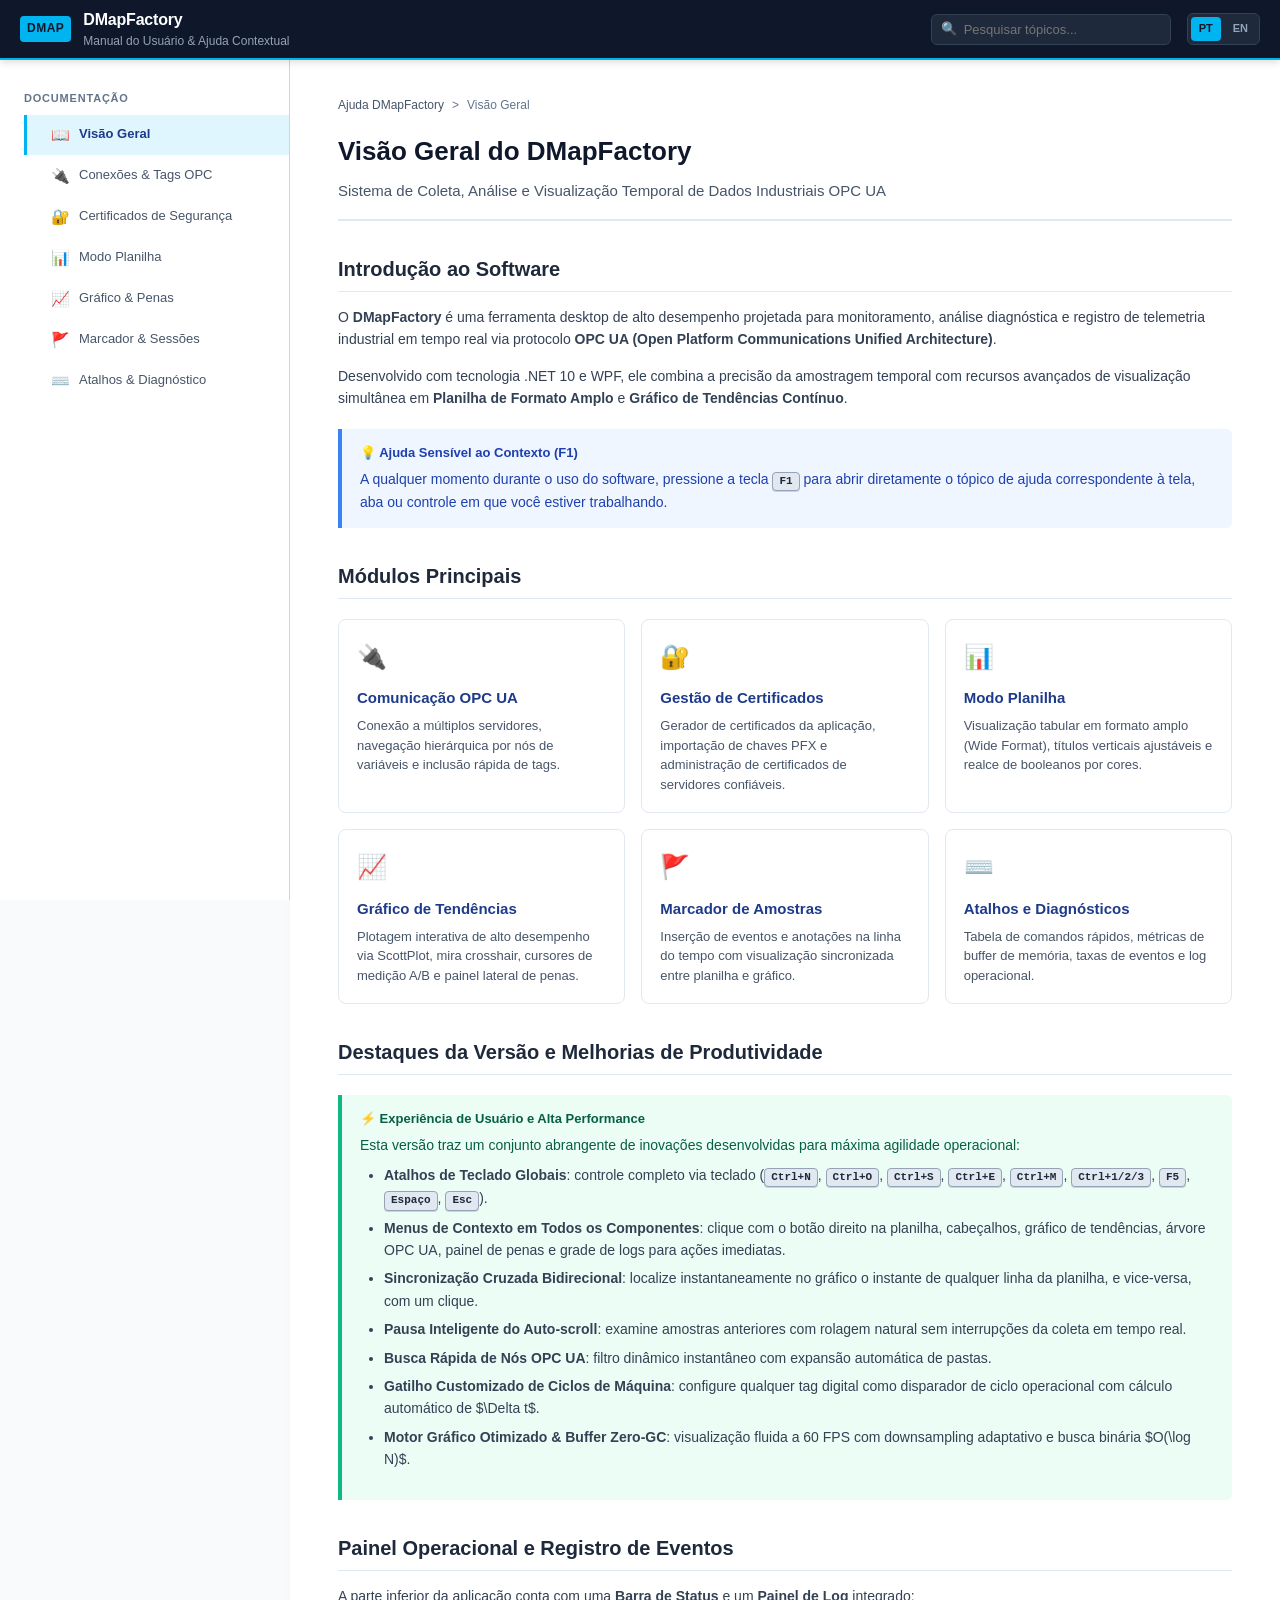
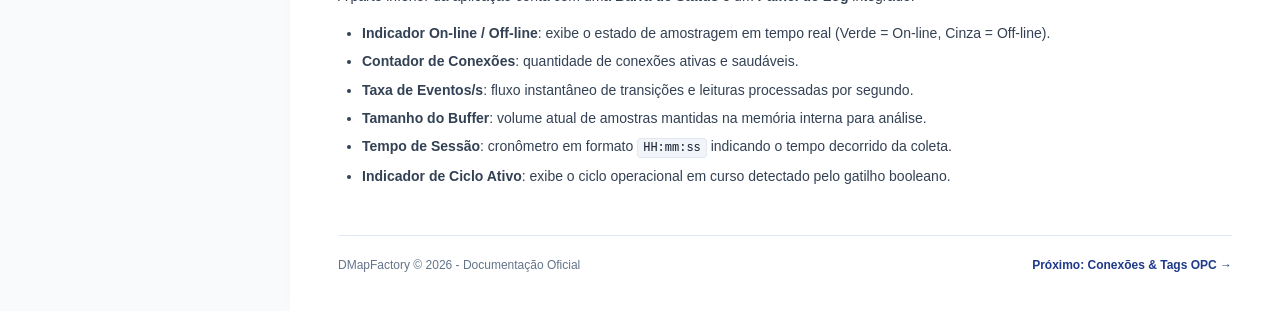
==== src/DMapFactory.App/Help/pt-BR/index.html @ e3412590 "initial commit" ====
<!DOCTYPE html>
<html lang="pt-BR">
<head>
  <meta charset="UTF-8">
  <meta name="viewport" content="width=device-width, initial-scale=1.0">
  <title>Visão Geral e Introdução - DMapFactory Help</title>
  <link rel="stylesheet" href="../assets/css/help.css">
  <script defer src="../assets/js/help.js"></script>
</head>
<body>

  <!-- Topbar -->
  <header class="topbar">
    <a href="index.html" class="brand">
      <span class="brand-badge">DMAP</span>
      <div>
        <div class="brand-title">DMapFactory</div>
        <div class="brand-subtitle">Manual do Usuário &amp; Ajuda Contextual</div>
      </div>
    </a>
    <div class="topbar-actions">
      <div class="search-box">
        <span class="search-icon">🔍</span>
        <input type="text" class="search-input" placeholder="Pesquisar tópicos..." />
      </div>
      <div class="lang-switch">
        <a href="#" class="lang-btn active" data-lang="pt-BR">PT</a>
        <a href="#" class="lang-btn" data-lang="en-US">EN</a>
      </div>
    </div>
  </header>

  <!-- Layout Container -->
  <div class="layout-container">
    
    <!-- Sidebar Navigation -->
    <nav class="sidebar">
      <div class="sidebar-heading">Documentação</div>
      <ul class="nav-list">
        <li class="nav-item">
          <a href="index.html" class="nav-link active">
            <span class="nav-icon">📖</span> Visão Geral
          </a>
        </li>
        <li class="nav-item">
          <a href="conexao-opc.html" class="nav-link">
            <span class="nav-icon">🔌</span> Conexões &amp; Tags OPC
          </a>
        </li>
        <li class="nav-item">
          <a href="certificados.html" class="nav-link">
            <span class="nav-icon">🔐</span> Certificados de Segurança
          </a>
        </li>
        <li class="nav-item">
          <a href="planilha.html" class="nav-link">
            <span class="nav-icon">📊</span> Modo Planilha
          </a>
        </li>
        <li class="nav-item">
          <a href="grafico.html" class="nav-link">
            <span class="nav-icon">📈</span> Gráfico &amp; Penas
          </a>
        </li>
        <li class="nav-item">
          <a href="marcador.html" class="nav-link">
            <span class="nav-icon">🚩</span> Marcador &amp; Sessões
          </a>
        </li>
        <li class="nav-item">
          <a href="atalhos.html" class="nav-link">
            <span class="nav-icon">⌨️</span> Atalhos &amp; Diagnóstico
          </a>
        </li>
      </ul>
    </nav>

    <!-- Content Area -->
    <main class="content-wrapper">
      <div class="breadcrumb">
        <a href="index.html">Ajuda DMapFactory</a> &gt; <span>Visão Geral</span>
      </div>

      <header class="topic-header">
        <h1>Visão Geral do DMapFactory</h1>
        <div class="topic-subtitle">Sistema de Coleta, Análise e Visualização Temporal de Dados Industriais OPC UA</div>
      </header>

      <section>
        <h2>Introdução ao Software</h2>
        <p>O <strong>DMapFactory</strong> é uma ferramenta desktop de alto desempenho projetada para monitoramento, análise diagnóstica e registro de telemetria industrial em tempo real via protocolo <strong>OPC UA (Open Platform Communications Unified Architecture)</strong>.</p>
        <p>Desenvolvido com tecnologia .NET 10 e WPF, ele combina a precisão da amostragem temporal com recursos avançados de visualização simultânea em <strong>Planilha de Formato Amplo</strong> e <strong>Gráfico de Tendências Contínuo</strong>.</p>

        <div class="callout callout-info">
          <div class="callout-title">💡 Ajuda Sensível ao Contexto (F1)</div>
          A qualquer momento durante o uso do software, pressione a tecla <kbd>F1</kbd> para abrir diretamente o tópico de ajuda correspondente à tela, aba ou controle em que você estiver trabalhando.
        </div>

        <h2>Módulos Principais</h2>
        <div class="card-grid">
          <a href="conexao-opc.html" class="card">
            <div class="card-icon">🔌</div>
            <div class="card-title">Comunicação OPC UA</div>
            <div class="card-desc">Conexão a múltiplos servidores, navegação hierárquica por nós de variáveis e inclusão rápida de tags.</div>
          </a>
          <a href="certificados.html" class="card">
            <div class="card-icon">🔐</div>
            <div class="card-title">Gestão de Certificados</div>
            <div class="card-desc">Gerador de certificados da aplicação, importação de chaves PFX e administração de certificados de servidores confiáveis.</div>
          </a>
          <a href="planilha.html" class="card">
            <div class="card-icon">📊</div>
            <div class="card-title">Modo Planilha</div>
            <div class="card-desc">Visualização tabular em formato amplo (Wide Format), títulos verticais ajustáveis e realce de booleanos por cores.</div>
          </a>
          <a href="grafico.html" class="card">
            <div class="card-icon">📈</div>
            <div class="card-title">Gráfico de Tendências</div>
            <div class="card-desc">Plotagem interativa de alto desempenho via ScottPlot, mira crosshair, cursores de medição A/B e painel lateral de penas.</div>
          </a>
          <a href="marcador.html" class="card">
            <div class="card-icon">🚩</div>
            <div class="card-title">Marcador de Amostras</div>
            <div class="card-desc">Inserção de eventos e anotações na linha do tempo com visualização sincronizada entre planilha e gráfico.</div>
          </a>
          <a href="atalhos.html" class="card">
            <div class="card-icon">⌨️</div>
            <div class="card-title">Atalhos e Diagnósticos</div>
            <div class="card-desc">Tabela de comandos rápidos, métricas de buffer de memória, taxas de eventos e log operacional.</div>
          </a>
        </div>

        <h2 id="novidades">Destaques da Versão e Melhorias de Produtividade</h2>
        <div class="callout callout-tip">
          <div class="callout-title">⚡ Experiência de Usuário e Alta Performance</div>
          Esta versão traz um conjunto abrangente de inovações desenvolvidas para máxima agilidade operacional:
          <ul style="margin-top: 8px;">
            <li><strong>Atalhos de Teclado Globais</strong>: controle completo via teclado (<kbd>Ctrl+N</kbd>, <kbd>Ctrl+O</kbd>, <kbd>Ctrl+S</kbd>, <kbd>Ctrl+E</kbd>, <kbd>Ctrl+M</kbd>, <kbd>Ctrl+1/2/3</kbd>, <kbd>F5</kbd>, <kbd>Espaço</kbd>, <kbd>Esc</kbd>).</li>
            <li><strong>Menus de Contexto em Todos os Componentes</strong>: clique com o botão direito na planilha, cabeçalhos, gráfico de tendências, árvore OPC UA, painel de penas e grade de logs para ações imediatas.</li>
            <li><strong>Sincronização Cruzada Bidirecional</strong>: localize instantaneamente no gráfico o instante de qualquer linha da planilha, e vice-versa, com um clique.</li>
            <li><strong>Pausa Inteligente do Auto-scroll</strong>: examine amostras anteriores com rolagem natural sem interrupções da coleta em tempo real.</li>
            <li><strong>Busca Rápida de Nós OPC UA</strong>: filtro dinâmico instantâneo com expansão automática de pastas.</li>
            <li><strong>Gatilho Customizado de Ciclos de Máquina</strong>: configure qualquer tag digital como disparador de ciclo operacional com cálculo automático de $\Delta t$.</li>
            <li><strong>Motor Gráfico Otimizado &amp; Buffer Zero-GC</strong>: visualização fluida a 60 FPS com downsampling adaptativo e busca binária $O(\log N)$.</li>
          </ul>
        </div>

        <h2 id="painel-logs">Painel Operacional e Registro de Eventos</h2>
        <p>A parte inferior da aplicação conta com uma <strong>Barra de Status</strong> e um <strong>Painel de Log</strong> integrado:</p>
        <ul>
          <li><strong>Indicador On-line / Off-line</strong>: exibe o estado de amostragem em tempo real (Verde = On-line, Cinza = Off-line).</li>
          <li><strong>Contador de Conexões</strong>: quantidade de conexões ativas e saudáveis.</li>
          <li><strong>Taxa de Eventos/s</strong>: fluxo instantâneo de transições e leituras processadas por segundo.</li>
          <li><strong>Tamanho do Buffer</strong>: volume atual de amostras mantidas na memória interna para análise.</li>
          <li><strong>Tempo de Sessão</strong>: cronômetro em formato <code>HH:mm:ss</code> indicando o tempo decorrido da coleta.</li>
          <li><strong>Indicador de Ciclo Ativo</strong>: exibe o ciclo operacional em curso detectado pelo gatilho booleano.</li>
        </ul>
      </section>

      <footer class="topic-footer">
        <div>DMapFactory &copy; 2026 - Documentação Oficial</div>
        <a href="conexao-opc.html" class="btn-nav">Próximo: Conexões &amp; Tags OPC &rarr;</a>
      </footer>
    </main>
  </div>

</body>
</html>
---- src/DMapFactory.App/Help/assets/css/help.css ----
/* ==========================================================================
   DMapFactory Help System - Modern Responsive Offline Stylesheet
   Palette: Slate & Dark Blue (#0F172A, #1E3A8A) with Sky-Blue (#00B4F0)
   ========================================================================== */

:root {
  --font-family: -apple-system, BlinkMacSystemFont, "Segoe UI", Roboto, "Helvetica Neue", Arial, sans-serif;
  --font-mono: Consolas, "Segoe UI Mono", "Courier New", monospace;
  
  --bg-page: #F8FAFC;
  --bg-surface: #FFFFFF;
  --bg-surface-alt: #F1F5F9;
  --border-color: #CBD5E1;
  --border-light: #E2E8F0;
  
  --text-main: #0F172A;
  --text-muted: #475569;
  --text-light: #64748B;
  
  --primary: #1E3A8A;
  --primary-hover: #172554;
  --accent: #00B4F0;
  --accent-soft: rgba(0, 180, 240, 0.12);
  --accent-border: #00B4F0;
  
  --success-bg: #ECFDF5;
  --success-border: #10B981;
  --success-text: #065F46;
  
  --warning-bg: #FFFBEB;
  --warning-border: #F59E0B;
  --warning-text: #92400E;
  
  --info-bg: #EFF6FF;
  --info-border: #3B82F6;
  --info-text: #1E40AF;
  
  --kbd-bg: #E2E8F0;
  --kbd-border: #94A3B8;
  --kbd-text: #1E293B;

  --sidebar-width: 290px;
  --header-height: 60px;
}

* {
  box-sizing: border-box;
  margin: 0;
  padding: 0;
}

body {
  font-family: var(--font-family);
  font-size: 14px;
  line-height: 1.6;
  color: var(--text-main);
  background-color: var(--bg-page);
  display: flex;
  min-height: 100vh;
  flex-direction: column;
}

/* ==========================================================================
   Header Topbar
   ========================================================================== */
.topbar {
  position: sticky;
  top: 0;
  height: var(--header-height);
  background: #0F172A;
  color: #FFFFFF;
  display: flex;
  align-items: center;
  justify-content: space-between;
  padding: 0 20px;
  border-bottom: 2px solid var(--accent);
  z-index: 100;
  box-shadow: 0 2px 8px rgba(0, 0, 0, 0.15);
}

.brand {
  display: flex;
  align-items: center;
  gap: 12px;
  text-decoration: none;
  color: #FFFFFF;
}

.brand-badge {
  background: var(--accent);
  color: #0F172A;
  font-weight: 800;
  font-size: 12px;
  padding: 3px 7px;
  border-radius: 4px;
  letter-spacing: 0.5px;
}

.brand-title {
  font-size: 16px;
  font-weight: 700;
  letter-spacing: -0.2px;
}

.brand-subtitle {
  font-size: 12px;
  color: #94A3B8;
  font-weight: 400;
}

.topbar-actions {
  display: flex;
  align-items: center;
  gap: 16px;
}

.search-box {
  position: relative;
}

.search-input {
  background: #1E293B;
  border: 1px solid #334155;
  color: #F8FAFC;
  padding: 7px 12px 7px 32px;
  border-radius: 6px;
  font-size: 13px;
  width: 240px;
  transition: all 0.2s ease;
}

.search-input:focus {
  outline: none;
  border-color: var(--accent);
  width: 300px;
  box-shadow: 0 0 0 2px rgba(0, 180, 240, 0.2);
}

.search-icon {
  position: absolute;
  left: 10px;
  top: 50%;
  transform: translateY(-50%);
  color: #64748B;
  font-size: 13px;
  pointer-events: none;
}

.lang-switch {
  display: flex;
  gap: 4px;
  background: #1E293B;
  padding: 3px;
  border-radius: 6px;
  border: 1px solid #334155;
}

.lang-btn {
  color: #94A3B8;
  text-decoration: none;
  font-size: 11px;
  font-weight: 600;
  padding: 3px 8px;
  border-radius: 4px;
  transition: all 0.15s;
}

.lang-btn:hover {
  color: #F8FAFC;
}

.lang-btn.active {
  background: var(--accent);
  color: #0F172A;
  font-weight: 700;
}

/* ==========================================================================
   Main Layout: Sidebar + Content
   ========================================================================== */
.layout-container {
  display: flex;
  flex: 1;
  position: relative;
}

.sidebar {
  width: var(--sidebar-width);
  background: var(--bg-surface);
  border-right: 1px solid var(--border-color);
  padding: 20px 0;
  display: flex;
  flex-direction: column;
  position: sticky;
  top: var(--header-height);
  height: calc(100vh - var(--header-height));
  overflow-y: auto;
  flex-shrink: 0;
}

.sidebar-heading {
  font-size: 11px;
  font-weight: 700;
  text-transform: uppercase;
  letter-spacing: 0.8px;
  color: var(--text-light);
  padding: 10px 24px 6px;
}

.nav-list {
  list-style: none;
}

.nav-item {
  margin: 1px 0;
}

.nav-link {
  display: flex;
  align-items: center;
  gap: 10px;
  padding: 8px 24px;
  color: var(--text-muted);
  text-decoration: none;
  font-size: 13px;
  font-weight: 500;
  transition: all 0.15s ease;
  border-left: 3px solid transparent;
}

.nav-link:hover {
  background: var(--bg-surface-alt);
  color: var(--primary);
}

.nav-link.active {
  background: var(--accent-soft);
  color: var(--primary);
  font-weight: 600;
  border-left-color: var(--accent);
}

.nav-icon {
  font-size: 15px;
  color: var(--text-light);
  width: 18px;
  text-align: center;
}

.nav-link.active .nav-icon {
  color: var(--accent);
}

/* ==========================================================================
   Content Area
   ========================================================================== */
.content-wrapper {
  flex: 1;
  padding: 36px 48px;
  max-width: 1020px;
  margin: 0 auto;
  background: var(--bg-surface);
  min-height: calc(100vh - var(--header-height));
  box-shadow: 0 0 16px rgba(0, 0, 0, 0.02);
}

.breadcrumb {
  display: flex;
  align-items: center;
  gap: 8px;
  font-size: 12px;
  color: var(--text-light);
  margin-bottom: 16px;
}

.breadcrumb a {
  color: var(--text-muted);
  text-decoration: none;
}

.breadcrumb a:hover {
  color: var(--accent);
  text-decoration: underline;
}

.topic-header {
  border-bottom: 2px solid var(--border-light);
  padding-bottom: 16px;
  margin-bottom: 24px;
}

h1 {
  font-size: 26px;
  font-weight: 700;
  color: #0F172A;
  margin-bottom: 6px;
}

.topic-subtitle {
  font-size: 15px;
  color: var(--text-muted);
}

h2 {
  font-size: 20px;
  font-weight: 600;
  color: #1E293B;
  margin: 32px 0 14px;
  padding-bottom: 6px;
  border-bottom: 1px solid var(--border-light);
  display: flex;
  align-items: center;
  gap: 8px;
}

h3 {
  font-size: 16px;
  font-weight: 600;
  color: #334155;
  margin: 24px 0 10px;
}

p {
  margin-bottom: 14px;
  color: #334155;
}

ul, ol {
  margin: 0 0 16px 24px;
  color: #334155;
}

li {
  margin-bottom: 6px;
}

/* ==========================================================================
   Callouts / Boxes
   ========================================================================== */
.callout {
  border-left: 4px solid var(--border-color);
  padding: 14px 18px;
  border-radius: 0 6px 6px 0;
  margin: 20px 0;
  background: var(--bg-surface-alt);
}

.callout-title {
  font-weight: 700;
  font-size: 13px;
  margin-bottom: 4px;
  display: flex;
  align-items: center;
  gap: 6px;
}

.callout-tip {
  background: var(--success-bg);
  border-left-color: var(--success-border);
  color: var(--success-text);
}
.callout-tip .callout-title { color: var(--success-text); }

.callout-info {
  background: var(--info-bg);
  border-left-color: var(--info-border);
  color: var(--info-text);
}
.callout-info .callout-title { color: var(--info-text); }

.callout-warning {
  background: var(--warning-bg);
  border-left-color: var(--warning-border);
  color: var(--warning-text);
}
.callout-warning .callout-title { color: var(--warning-text); }

/* ==========================================================================
   Badges, Keys, Code
   ========================================================================== */
kbd {
  display: inline-block;
  padding: 2px 6px;
  font-size: 11px;
  font-family: var(--font-mono);
  line-height: 1.2;
  color: var(--kbd-text);
  background-color: var(--kbd-bg);
  border: 1px solid var(--kbd-border);
  border-radius: 4px;
  box-shadow: 0 1px 0 rgba(0, 0, 0, 0.15);
  font-weight: 600;
}

code {
  font-family: var(--font-mono);
  font-size: 12px;
  background: var(--bg-surface-alt);
  padding: 2px 5px;
  border-radius: 4px;
  border: 1px solid var(--border-light);
  color: #0F172A;
}

pre {
  background: #0F172A;
  color: #F8FAFC;
  padding: 16px;
  border-radius: 6px;
  overflow-x: auto;
  font-family: var(--font-mono);
  font-size: 12px;
  line-height: 1.5;
  margin-bottom: 16px;
}

/* ==========================================================================
   Tables
   ========================================================================== */
.help-table {
  width: 100%;
  border-collapse: collapse;
  margin: 18px 0;
  font-size: 13px;
}

.help-table th, .help-table td {
  padding: 10px 14px;
  border: 1px solid var(--border-light);
  text-align: left;
}

.help-table th {
  background: var(--bg-surface-alt);
  font-weight: 600;
  color: #1E293B;
}

.help-table tr:hover {
  background: #F8FAFC;
}

/* ==========================================================================
   Feature Cards Grid
   ========================================================================== */
.card-grid {
  display: grid;
  grid-template-columns: repeat(auto-fill, minmax(280px, 1fr));
  gap: 16px;
  margin: 20px 0 28px;
}

.card {
  background: var(--bg-surface);
  border: 1px solid var(--border-light);
  border-radius: 8px;
  padding: 18px;
  text-decoration: none;
  color: inherit;
  transition: all 0.2s ease;
  display: flex;
  flex-direction: column;
}

.card:hover {
  border-color: var(--accent);
  box-shadow: 0 4px 12px rgba(0, 180, 240, 0.12);
  transform: translateY(-2px);
}

.card-icon {
  font-size: 24px;
  margin-bottom: 10px;
}

.card-title {
  font-size: 15px;
  font-weight: 600;
  color: var(--primary);
  margin-bottom: 6px;
}

.card-desc {
  font-size: 13px;
  color: var(--text-muted);
  line-height: 1.5;
}

/* ==========================================================================
   Footer
   ========================================================================== */
.topic-footer {
  margin-top: 48px;
  padding-top: 20px;
  border-top: 1px solid var(--border-light);
  display: flex;
  justify-content: space-between;
  align-items: center;
  font-size: 12px;
  color: var(--text-light);
}

.btn-nav {
  display: inline-flex;
  align-items: center;
  gap: 6px;
  color: var(--primary);
  text-decoration: none;
  font-weight: 600;
}

.btn-nav:hover {
  color: var(--accent);
}

/* Responsive */
@media (max-width: 860px) {
  .sidebar {
    display: none;
  }
  .content-wrapper {
    padding: 24px;
  }
  .search-input {
    width: 160px;
  }
}
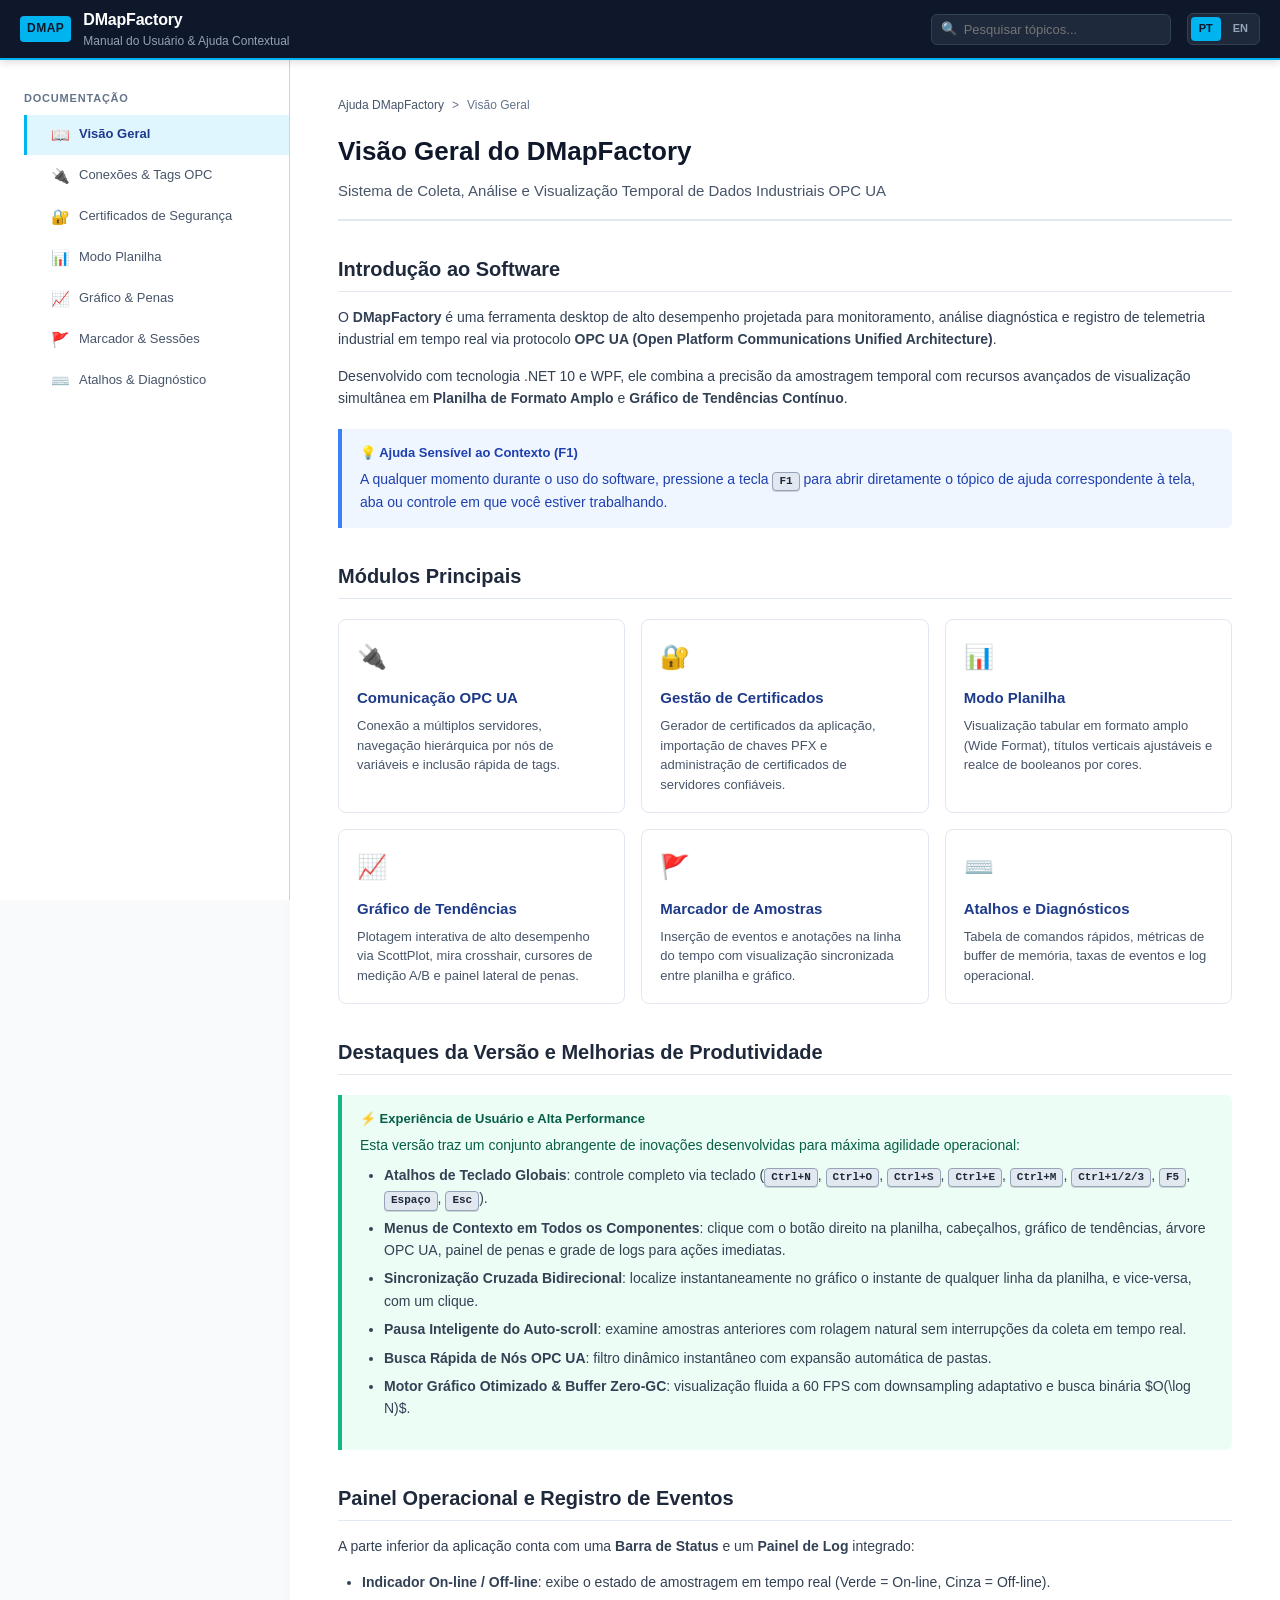
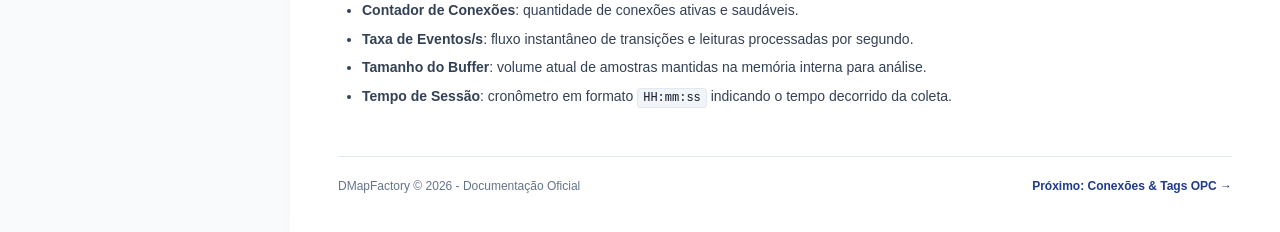
==== commit 4d4fe9d8: "refactor(cycle): remove gatilho de ciclo de maquina e objetos graficos correlacionados" ====
--- a/src/DMapFactory.App/Help/pt-BR/index.html
+++ b/src/DMapFactory.App/Help/pt-BR/index.html
@@ -140,7 +140,6 @@
             <li><strong>Sincronização Cruzada Bidirecional</strong>: localize instantaneamente no gráfico o instante de qualquer linha da planilha, e vice-versa, com um clique.</li>
             <li><strong>Pausa Inteligente do Auto-scroll</strong>: examine amostras anteriores com rolagem natural sem interrupções da coleta em tempo real.</li>
             <li><strong>Busca Rápida de Nós OPC UA</strong>: filtro dinâmico instantâneo com expansão automática de pastas.</li>
-            <li><strong>Gatilho Customizado de Ciclos de Máquina</strong>: configure qualquer tag digital como disparador de ciclo operacional com cálculo automático de $\Delta t$.</li>
             <li><strong>Motor Gráfico Otimizado &amp; Buffer Zero-GC</strong>: visualização fluida a 60 FPS com downsampling adaptativo e busca binária $O(\log N)$.</li>
           </ul>
         </div>
@@ -153,7 +152,6 @@
           <li><strong>Taxa de Eventos/s</strong>: fluxo instantâneo de transições e leituras processadas por segundo.</li>
           <li><strong>Tamanho do Buffer</strong>: volume atual de amostras mantidas na memória interna para análise.</li>
           <li><strong>Tempo de Sessão</strong>: cronômetro em formato <code>HH:mm:ss</code> indicando o tempo decorrido da coleta.</li>
-          <li><strong>Indicador de Ciclo Ativo</strong>: exibe o ciclo operacional em curso detectado pelo gatilho booleano.</li>
         </ul>
       </section>
 
